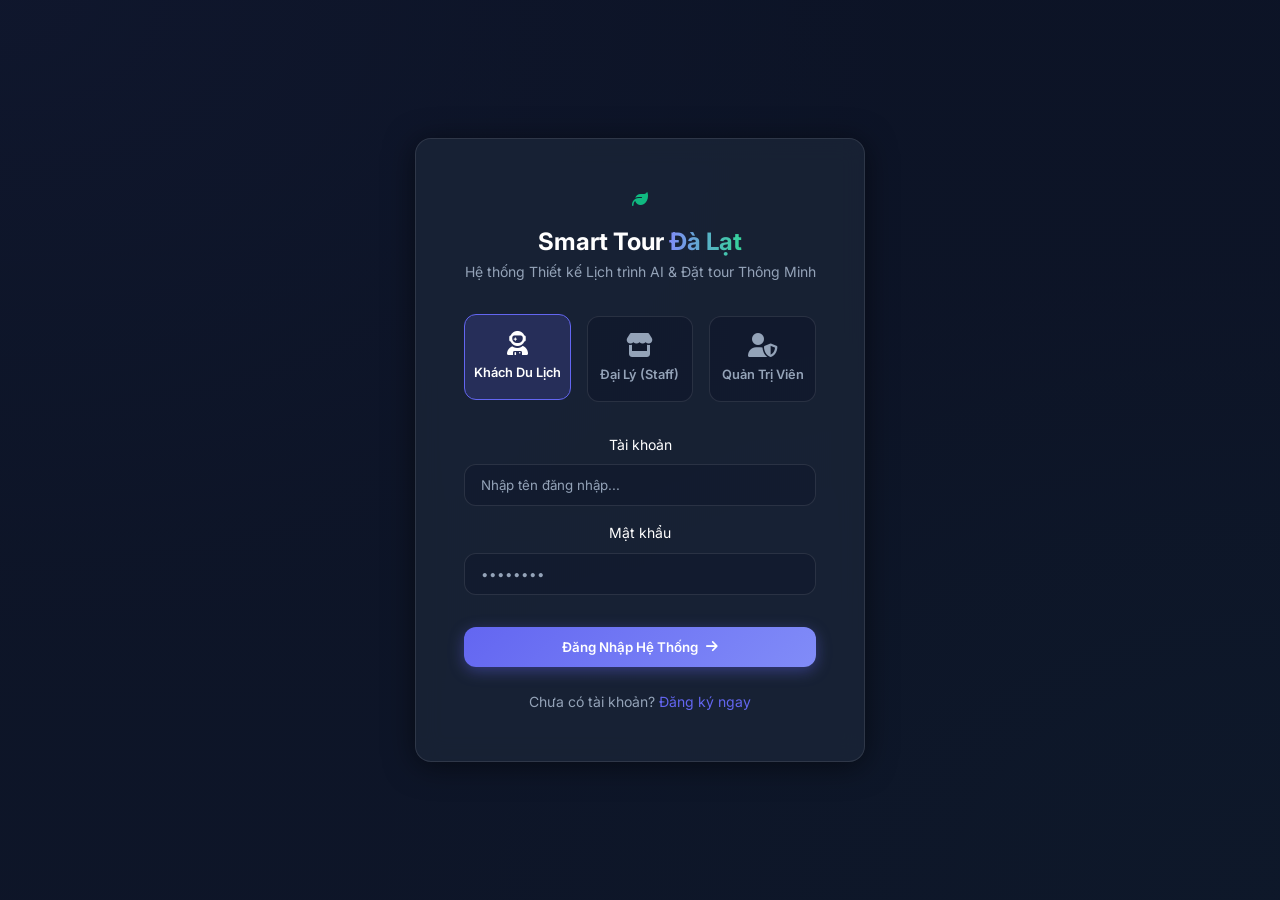
==== target/classes/static/index.html @ 88846079 "Tranquanghien" ====
<!DOCTYPE html>
<html lang="vi">
<head>
    <meta charset="UTF-8">
    <meta name="viewport" content="width=device-width, initial-scale=1.0">
    <title>Smart Tour Đà Lạt | Đăng Nhập</title>
    <link rel="stylesheet" href="css/style.css">
    <link rel="stylesheet" href="https://cdnjs.cloudflare.com/ajax/libs/font-awesome/6.4.0/css/all.min.css">
    <style>
        .login-wrapper {
            min-height: 100vh;
            display: flex;
            align-items: center;
            justify-content: center;
            background-image: 
                linear-gradient(rgba(15, 23, 42, 0.8), rgba(15, 23, 42, 0.9)),
                url('https://images.unsplash.com/photo-1559599525-47d0af8071e6?q=80&w=2070');
            background-size: cover;
            background-position: center;
        }

        .login-card {
            width: 100%;
            max-width: 450px;
            padding: 3rem;
            text-align: center;
        }

        .role-selector {
            display: grid;
            grid-template-columns: repeat(3, 1fr);
            gap: 1rem;
            margin: 2rem 0;
        }

        .role-btn {
            background: rgba(15, 23, 42, 0.6);
            border: 1px solid var(--glass-border);
            padding: 1rem 0.5rem;
            border-radius: var(--radius-md);
            color: var(--text-muted);
            cursor: pointer;
            transition: all 0.3s;
            display: flex;
            flex-direction: column;
            align-items: center;
            gap: 0.5rem;
        }

        .role-btn:hover, .role-btn.active {
            background: rgba(99, 102, 241, 0.2);
            border-color: var(--primary);
            color: white;
            transform: translateY(-2px);
        }

        .role-btn i { font-size: 1.5rem; }
        .role-btn span { font-size: 0.8rem; font-weight: 600; }
    </style>
</head>
<body>

    <div class="login-wrapper">
        <div class="glass-panel login-card animate-fade-in">
            <div style="margin-bottom: 2rem;">
                <i class="fas fa-leaf text-4xl mb-4" style="color: var(--secondary)"></i>
                <h1 class="text-2xl mb-2">Smart Tour <span class="text-gradient">Đà Lạt</span></h1>
                <p class="text-sm">Hệ thống Thiết kế Lịch trình AI & Đặt tour Thông Minh</p>
            </div>

            <div class="role-selector">
                <div class="role-btn active" onclick="selectRole('user', this)">
                    <i class="fas fa-user-astronaut"></i>
                    <span>Khách Du Lịch</span>
                </div>
                <div class="role-btn" onclick="selectRole('staff', this)">
                    <i class="fas fa-store"></i>
                    <span>Đại Lý (Staff)</span>
                </div>
                <div class="role-btn" onclick="selectRole('admin', this)">
                    <i class="fas fa-user-shield"></i>
                    <span>Quản Trị Viên</span>
                </div>
            </div>

            <div id="loginSection">
                <form id="loginForm" class="flex-col gap-4 text-left" onsubmit="handleLogin(event)">
                    <div class="flex-col gap-2">
                        <label class="text-sm text-white">Tài khoản</label>
                        <input type="text" id="logUsername" class="input-glass" placeholder="Nhập tên đăng nhập..." required>
                    </div>
                    <div class="flex-col gap-2">
                        <label class="text-sm text-white">Mật khẩu</label>
                        <input type="password" id="logPassword" class="input-glass" placeholder="••••••••" required>
                    </div>
                    <button type="submit" class="btn btn-primary" style="margin-top: 1rem; width: 100%;">
                        Đăng Nhập Hệ Thống <i class="fas fa-arrow-right ml-2"></i>
                    </button>
                </form>
                
                <p class="text-sm mt-6">
                    Chưa có tài khoản? <a href="#" onclick="toggleForm()" style="color: var(--primary); text-decoration: none;">Đăng ký ngay</a>
                </p>
            </div>

            <div id="registerSection" style="display: none;">
                <form id="registerForm" class="flex-col gap-4 text-left" onsubmit="handleRegister(event)">
                    <div class="flex-col gap-2">
                        <label class="text-sm text-white">Email</label>
                        <input type="email" id="regEmail" class="input-glass" placeholder="Nhập email liên hệ..." required>
                    </div>
                    <div class="flex-col gap-2">
                        <label class="text-sm text-white">Tài khoản</label>
                        <input type="text" id="regUsername" class="input-glass" placeholder="Nhập tên đăng nhập..." required>
                    </div>
                    <div class="flex-col gap-2">
                        <label class="text-sm text-white">Mật khẩu</label>
                        <input type="password" id="regPassword" class="input-glass" placeholder="••••••••" required>
                    </div>
                    <button type="submit" class="btn btn-secondary" style="margin-top: 1rem; width: 100%;">
                        Đăng Ký Tài Khoản Mới <i class="fas fa-user-plus ml-2"></i>
                    </button>
                </form>
                
                <p class="text-sm mt-6">
                    Đã có tài khoản? <a href="#" onclick="toggleForm()" style="color: var(--primary); text-decoration: none;">Đăng nhập</a>
                </p>
            </div>
        </div>
    </div>

    <script src="js/main.js"></script>
    <script>
        let currentRole = 'user';

        function selectRole(role, element) {
            currentRole = role;
            document.querySelectorAll('.role-btn').forEach(btn => btn.classList.remove('active'));
            element.classList.add('active');
        }

        function toggleForm() {
            const login = document.getElementById('loginSection');
            const register = document.getElementById('registerSection');
            if (login.style.display === 'none') {
                login.style.display = 'block';
                register.style.display = 'none';
            } else {
                login.style.display = 'none';
                register.style.display = 'block';
            }
        }

        async function handleLogin(e) {
            e.preventDefault();
            const btn = e.target.querySelector('button');
            const originBtn = btn.innerHTML;
            btn.innerHTML = '<i class="fas fa-spinner fa-spin"></i> Đang xác thực...';
            btn.style.opacity = '0.8';
            
            const username = document.getElementById('logUsername').value;
            const password = document.getElementById('logPassword').value;

            try {
                const response = await fetch('/api/auth/login', {
                    method: 'POST',
                    headers: { 'Content-Type': 'application/x-www-form-urlencoded' },
                    body: `username=${username}&password=${password}`
                });
                const data = await response.json();
                
                if (response.ok && data.status === 'success') {
                    if (data.role.toLowerCase() !== currentRole && currentRole !== 'admin') {
                        // Optional warning if they selected wrong role tab
                    }
                    window.location.href = data.redirect;
                } else {
                    alert('Lỗi: ' + (data.message || 'Tài khoản hoặc mật khẩu không hợp lệ!'));
                    btn.innerHTML = originBtn;
                    btn.style.opacity = '1';
                }
            } catch(error) {
                // Khởi chạy chế độ UI ảo nếu Error Network (Chưa bật Backend Spring)
                setTimeout(() => {
                    window.location.href = currentRole + '.html';
                }, 800);
            }
        }

        async function handleRegister(e) {
            e.preventDefault();
            if (currentRole === 'admin') {
                alert("Không thể tự đăng ký quyền Admin!");
                return;
            }

            const btn = e.target.querySelector('button');
            const originBtn = btn.innerHTML;
            btn.innerHTML = '<i class="fas fa-spinner fa-spin"></i> Đang đăng ký...';
            btn.style.opacity = '0.8';
            
            const username = document.getElementById('regUsername').value;
            const password = document.getElementById('regPassword').value;
            const email = document.getElementById('regEmail').value;
            const roleName = currentRole.toUpperCase(); // USER hoặc STAFF

            try {
                const response = await fetch('/api/auth/register', {
                    method: 'POST',
                    headers: { 'Content-Type': 'application/x-www-form-urlencoded' },
                    body: `username=${username}&password=${password}&email=${email}&role=${roleName}`
                });
                
                if (response.ok) {
                    alert("Đăng ký thành công! Vui lòng tiến hành đăng nhập.");
                    toggleForm();
                } else {
                    const err = await response.text();
                    alert("Đăng ký thất bại: " + err);
                }
            } catch(error) {
                alert("Không kết nối được đến máy chủ Backend!");
            } finally {
                btn.innerHTML = originBtn;
                btn.style.opacity = '1';
            }
        }
    </script>
</body>
</html>
---- target/classes/static/css/style.css ----
@import url('https://fonts.googleapis.com/css2?family=Inter:wght@300;400;500;600;700;800&display=swap');

:root {
    --primary: #6366f1;
    --primary-hover: #4f46e5;
    --secondary: #10b981;
    --accent: #f43f5e;
    --bg-dark: #0f172a;
    --bg-darker: #020617;
    --glass-bg: rgba(30, 41, 59, 0.65);
    --glass-border: rgba(255, 255, 255, 0.1);
    --text-main: #f8fafc;
    --text-muted: #94a3b8;
    --shadow-glass: 0 4px 30px rgba(0, 0, 0, 0.5);
    --radius-lg: 16px;
    --radius-md: 12px;
}

* {
    margin: 0;
    padding: 0;
    box-sizing: border-box;
    font-family: 'Inter', sans-serif;
}

body {
    background-color: var(--bg-darker);
    background-image: 
        radial-gradient(at 0% 0%, rgba(99, 102, 241, 0.15) 0px, transparent 50%),
        radial-gradient(at 100% 100%, rgba(16, 185, 129, 0.15) 0px, transparent 50%);
    background-attachment: fixed;
    color: var(--text-main);
    min-height: 100vh;
    line-height: 1.6;
    overflow-x: hidden;
}

/* Glassmorphism Panel */
.glass-panel {
    background: var(--glass-bg);
    backdrop-filter: blur(12px);
    -webkit-backdrop-filter: blur(12px);
    border: 1px solid var(--glass-border);
    border-radius: var(--radius-lg);
    box-shadow: var(--shadow-glass);
}

/* Layout Utilities */
.container {
    max-width: 1280px;
    margin: 0 auto;
    padding: 0 2rem;
}

.flex { display: flex; }
.flex-col { display: flex; flex-direction: column; }
.items-center { align-items: center; }
.justify-center { justify-content: center; }
.justify-between { justify-content: space-between; }
.gap-2 { gap: 0.5rem; }
.gap-4 { gap: 1rem; }
.gap-6 { gap: 1.5rem; }
.grid { display: grid; }
.grid-cols-2 { grid-template-columns: repeat(2, 1fr); }
.grid-cols-3 { grid-template-columns: repeat(3, 1fr); }

/* Typography */
h1, h2, h3, h4 { color: #fff; font-weight: 700; }
.text-gradient {
    background: linear-gradient(to right, #818cf8, #34d399);
    -webkit-background-clip: text;
    -webkit-text-fill-color: transparent;
}
.text-sm { font-size: 0.875rem; color: var(--text-muted); }

/* Buttons & Inputs */
.btn {
    padding: 0.75rem 1.5rem;
    border-radius: var(--radius-md);
    border: none;
    font-weight: 600;
    cursor: pointer;
    transition: all 0.3s cubic-bezier(0.4, 0, 0.2, 1);
    display: inline-flex;
    align-items: center;
    justify-content: center;
    gap: 0.5rem;
}

.btn-primary {
    background: linear-gradient(135deg, var(--primary), #818cf8);
    color: white;
    box-shadow: 0 4px 15px rgba(99, 102, 241, 0.4);
}
.btn-primary:hover {
    transform: translateY(-2px);
    box-shadow: 0 6px 20px rgba(99, 102, 241, 0.6);
}

.btn-success {
    background: linear-gradient(135deg, var(--secondary), #34d399);
    color: white;
    box-shadow: 0 4px 15px rgba(16, 185, 129, 0.3);
}
.btn-success:hover {
    transform: translateY(-2px);
}

.btn-danger {
    background: linear-gradient(135deg, var(--accent), #fb7185);
    color: white;
    box-shadow: 0 4px 15px rgba(244, 63, 94, 0.3);
}

.input-glass {
    width: 100%;
    padding: 0.75rem 1rem;
    background: rgba(15, 23, 42, 0.5);
    border: 1px solid var(--glass-border);
    border-radius: var(--radius-md);
    color: white;
    outline: none;
    transition: border-color 0.3s ease;
}
.input-glass:focus {
    border-color: var(--primary);
    background: rgba(15, 23, 42, 0.8);
}
.input-glass::placeholder { color: var(--text-muted); }

/* Custom Scrollbar */
::-webkit-scrollbar { width: 8px; }
::-webkit-scrollbar-track { background: var(--bg-dark); }
::-webkit-scrollbar-thumb { background: var(--primary); border-radius: 4px; }
::-webkit-scrollbar-thumb:hover { background: var(--primary-hover); }

/* Animations */
@keyframes fadeIn {
    from { opacity: 0; transform: translateY(10px); }
    to { opacity: 1; transform: translateY(0); }
}

.animate-fade-in {
    animation: fadeIn 0.6s cubic-bezier(0.16, 1, 0.3, 1) forwards;
}

/* Sidebar & Dashboard Layout */
.dashboard-layout {
    display: grid;
    grid-template-columns: 260px 1fr;
    min-height: 100vh;
}

.sidebar {
    background: rgba(15, 23, 42, 0.7);
    backdrop-filter: blur(20px);
    border-right: 1px solid var(--glass-border);
    padding: 2rem 1.5rem;
    display: flex;
    flex-direction: column;
    gap: 2rem;
}

.nav-link {
    display: flex;
    align-items: center;
    gap: 1rem;
    padding: 0.875rem 1rem;
    color: var(--text-muted);
    text-decoration: none;
    border-radius: var(--radius-md);
    transition: all 0.3s;
    font-weight: 500;
}
.nav-link:hover, .nav-link.active {
    background: rgba(99, 102, 241, 0.15);
    color: white;
}
.nav-link i { font-size: 1.25rem; }

.main-content {
    padding: 2rem 3rem;
    overflow-y: auto;
}

.header-top {
    display: flex;
    justify-content: space-between;
    align-items: center;
    margin-bottom: 2rem;
    padding-bottom: 1rem;
    border-bottom: 1px solid var(--glass-border);
}

/* Card Data Stats */
.stat-card {
    padding: 1.5rem;
    display: flex;
    flex-direction: column;
    gap: 0.5rem;
    position: relative;
    overflow: hidden;
}
.stat-card::before {
    content: '';
    position: absolute;
    top: 0; left: 0; width: 4px; height: 100%;
    background: var(--primary);
}
.stat-card.emerald::before { background: var(--secondary); }
.stat-card.rose::before { background: var(--accent); }

.stat-value { font-size: 2rem; font-weight: 800; }
.stat-label { color: var(--text-muted); font-size: 0.875rem; text-transform: uppercase; letter-spacing: 1px;}

/* ── Sidebar Brand ─────────────────────────────────── */
.sidebar-brand {
    display: flex;
    align-items: center;
    gap: 1rem;
    padding-bottom: 1.75rem;
    border-bottom: 1px solid var(--glass-border);
}

/* ── Button Variants ───────────────────────────────── */
.btn-secondary {
    background: rgba(255, 255, 255, 0.1);
    border: 1px solid var(--glass-border);
    color: #fff;
}
.btn-secondary:hover {
    background: rgba(255, 255, 255, 0.18);
    transform: translateY(-1px);
}

/* ── Text color helpers ─────────────────────────────── */
.text-muted   { color: var(--text-muted); }
.text-primary { color: var(--primary); }
.text-secondary { color: var(--secondary); }
.text-accent  { color: var(--accent); }
.text-white   { color: #fff; }
.text-2xl     { font-size: 1.5rem; font-weight: 700; }
.text-xl      { font-size: 1.25rem; font-weight: 600; }
.font-bold    { font-weight: 700; }

/* ── Spacing ────────────────────────────────────────── */
.mb-4 { margin-bottom: 1rem; }
.mb-6 { margin-bottom: 1.5rem; }
.p-6  { padding: 1.5rem; }
.mt-6 { margin-top: 1.5rem; }

/* ── Tab content default hidden ─────────────────────── */
.tab-content { display: none; }
.tab-content:first-of-type { display: block; }

/* ── Responsive tweaks ──────────────────────────────── */
@media (max-width: 900px) {
    .dashboard-layout { grid-template-columns: 1fr; }
    .sidebar { display: none; }
    .main-content { padding: 1rem; }
}
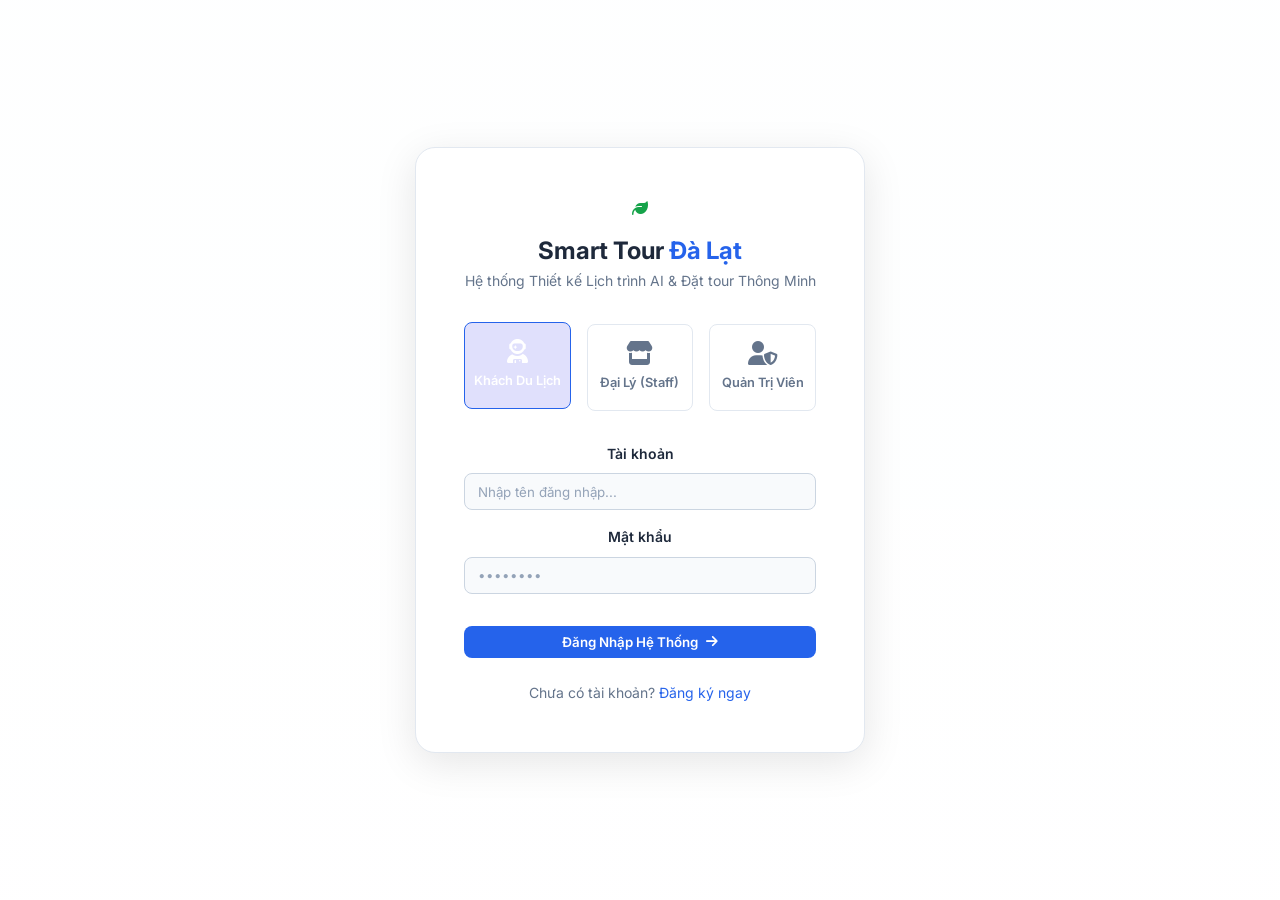
==== commit dcc16759: "NguyenHoangAnh: Upload code to branch" ====
--- a/target/classes/static/index.html
+++ b/target/classes/static/index.html
@@ -13,7 +13,7 @@
             align-items: center;
             justify-content: center;
             background-image: 
-                linear-gradient(rgba(15, 23, 42, 0.8), rgba(15, 23, 42, 0.9)),
+                linear-gradient(rgba(255, 255, 255, 0.9), rgba(255, 255, 255, 0.95)),
                 url('https://images.unsplash.com/photo-1559599525-47d0af8071e6?q=80&w=2070');
             background-size: cover;
             background-position: center;
@@ -34,11 +34,11 @@
         }
 
         .role-btn {
-            background: rgba(15, 23, 42, 0.6);
-            border: 1px solid var(--glass-border);
+            background: #ffffff;
+            border: 1px solid #e2e8f0;
             padding: 1rem 0.5rem;
             border-radius: var(--radius-md);
-            color: var(--text-muted);
+            color: #64748b;
             cursor: pointer;
             transition: all 0.3s;
             display: flex;
@@ -61,7 +61,7 @@
 <body>
 
     <div class="login-wrapper">
-        <div class="glass-panel login-card animate-fade-in">
+        <div class="login-card animate-fade-in" style="background:#ffffff;border-radius:20px;box-shadow:0 10px 40px rgba(0,0,0,0.1);border:1px solid #e2e8f0;">
             <div style="margin-bottom: 2rem;">
                 <i class="fas fa-leaf text-4xl mb-4" style="color: var(--secondary)"></i>
                 <h1 class="text-2xl mb-2">Smart Tour <span class="text-gradient">Đà Lạt</span></h1>
@@ -86,12 +86,12 @@
             <div id="loginSection">
                 <form id="loginForm" class="flex-col gap-4 text-left" onsubmit="handleLogin(event)">
                     <div class="flex-col gap-2">
-                        <label class="text-sm text-white">Tài khoản</label>
-                        <input type="text" id="logUsername" class="input-glass" placeholder="Nhập tên đăng nhập..." required>
+                        <label class="text-sm" style="color:var(--text-main); font-weight:600">Tài khoản</label>
+                        <input type="text" id="logUsername" class="input-glass" style="color:#1e293b;background:#f8fafc;border:1px solid #cbd5e1" placeholder="Nhập tên đăng nhập..." required>
                     </div>
                     <div class="flex-col gap-2">
-                        <label class="text-sm text-white">Mật khẩu</label>
-                        <input type="password" id="logPassword" class="input-glass" placeholder="••••••••" required>
+                        <label class="text-sm" style="color:var(--text-main); font-weight:600">Mật khẩu</label>
+                        <input type="password" id="logPassword" class="input-glass" style="color:#1e293b;background:#f8fafc;border:1px solid #cbd5e1" placeholder="••••••••" required>
                     </div>
                     <button type="submit" class="btn btn-primary" style="margin-top: 1rem; width: 100%;">
                         Đăng Nhập Hệ Thống <i class="fas fa-arrow-right ml-2"></i>
@@ -99,31 +99,7 @@
                 </form>
                 
                 <p class="text-sm mt-6">
-                    Chưa có tài khoản? <a href="#" onclick="toggleForm()" style="color: var(--primary); text-decoration: none;">Đăng ký ngay</a>
-                </p>
-            </div>
-
-            <div id="registerSection" style="display: none;">
-                <form id="registerForm" class="flex-col gap-4 text-left" onsubmit="handleRegister(event)">
-                    <div class="flex-col gap-2">
-                        <label class="text-sm text-white">Email</label>
-                        <input type="email" id="regEmail" class="input-glass" placeholder="Nhập email liên hệ..." required>
-                    </div>
-                    <div class="flex-col gap-2">
-                        <label class="text-sm text-white">Tài khoản</label>
-                        <input type="text" id="regUsername" class="input-glass" placeholder="Nhập tên đăng nhập..." required>
-                    </div>
-                    <div class="flex-col gap-2">
-                        <label class="text-sm text-white">Mật khẩu</label>
-                        <input type="password" id="regPassword" class="input-glass" placeholder="••••••••" required>
-                    </div>
-                    <button type="submit" class="btn btn-secondary" style="margin-top: 1rem; width: 100%;">
-                        Đăng Ký Tài Khoản Mới <i class="fas fa-user-plus ml-2"></i>
-                    </button>
-                </form>
-                
-                <p class="text-sm mt-6">
-                    Đã có tài khoản? <a href="#" onclick="toggleForm()" style="color: var(--primary); text-decoration: none;">Đăng nhập</a>
+                    Chưa có tài khoản? <a href="register.html" style="color: var(--primary); text-decoration: none;">Đăng ký ngay</a>
                 </p>
             </div>
         </div>
@@ -137,18 +113,6 @@
             currentRole = role;
             document.querySelectorAll('.role-btn').forEach(btn => btn.classList.remove('active'));
             element.classList.add('active');
-        }
-
-        function toggleForm() {
-            const login = document.getElementById('loginSection');
-            const register = document.getElementById('registerSection');
-            if (login.style.display === 'none') {
-                login.style.display = 'block';
-                register.style.display = 'none';
-            } else {
-                login.style.display = 'none';
-                register.style.display = 'block';
-            }
         }
 
         async function handleLogin(e) {
@@ -165,62 +129,19 @@
                 const response = await fetch('/api/auth/login', {
                     method: 'POST',
                     headers: { 'Content-Type': 'application/x-www-form-urlencoded' },
-                    body: `username=${username}&password=${password}`
+                    body: `username=${encodeURIComponent(username)}&password=${encodeURIComponent(password)}`
                 });
                 const data = await response.json();
                 
                 if (response.ok && data.status === 'success') {
-                    if (data.role.toLowerCase() !== currentRole && currentRole !== 'admin') {
-                        // Optional warning if they selected wrong role tab
-                    }
                     window.location.href = data.redirect;
                 } else {
-                    alert('Lỗi: ' + (data.message || 'Tài khoản hoặc mật khẩu không hợp lệ!'));
+                    alert(data.message || 'Tài khoản hoặc mật khẩu không hợp lệ!');
                     btn.innerHTML = originBtn;
                     btn.style.opacity = '1';
                 }
             } catch(error) {
-                // Khởi chạy chế độ UI ảo nếu Error Network (Chưa bật Backend Spring)
-                setTimeout(() => {
-                    window.location.href = currentRole + '.html';
-                }, 800);
-            }
-        }
-
-        async function handleRegister(e) {
-            e.preventDefault();
-            if (currentRole === 'admin') {
-                alert("Không thể tự đăng ký quyền Admin!");
-                return;
-            }
-
-            const btn = e.target.querySelector('button');
-            const originBtn = btn.innerHTML;
-            btn.innerHTML = '<i class="fas fa-spinner fa-spin"></i> Đang đăng ký...';
-            btn.style.opacity = '0.8';
-            
-            const username = document.getElementById('regUsername').value;
-            const password = document.getElementById('regPassword').value;
-            const email = document.getElementById('regEmail').value;
-            const roleName = currentRole.toUpperCase(); // USER hoặc STAFF
-
-            try {
-                const response = await fetch('/api/auth/register', {
-                    method: 'POST',
-                    headers: { 'Content-Type': 'application/x-www-form-urlencoded' },
-                    body: `username=${username}&password=${password}&email=${email}&role=${roleName}`
-                });
-                
-                if (response.ok) {
-                    alert("Đăng ký thành công! Vui lòng tiến hành đăng nhập.");
-                    toggleForm();
-                } else {
-                    const err = await response.text();
-                    alert("Đăng ký thất bại: " + err);
-                }
-            } catch(error) {
-                alert("Không kết nối được đến máy chủ Backend!");
-            } finally {
+                alert('Không thể kết nối đến máy chủ Backend!');
                 btn.innerHTML = originBtn;
                 btn.style.opacity = '1';
             }
--- a/target/classes/static/css/style.css
+++ b/target/classes/static/css/style.css
@@ -1,19 +1,19 @@
 @import url('https://fonts.googleapis.com/css2?family=Inter:wght@300;400;500;600;700;800&display=swap');
 
 :root {
-    --primary: #6366f1;
-    --primary-hover: #4f46e5;
-    --secondary: #10b981;
-    --accent: #f43f5e;
-    --bg-dark: #0f172a;
-    --bg-darker: #020617;
-    --glass-bg: rgba(30, 41, 59, 0.65);
-    --glass-border: rgba(255, 255, 255, 0.1);
-    --text-main: #f8fafc;
-    --text-muted: #94a3b8;
-    --shadow-glass: 0 4px 30px rgba(0, 0, 0, 0.5);
-    --radius-lg: 16px;
-    --radius-md: 12px;
+    --primary: #2563eb;
+    --primary-hover: #1d4ed8;
+    --secondary: #16a34a;
+    --accent: #dc2626;
+    --bg-dark: #ffffff;
+    --bg-darker: #f8fafc;
+    --glass-bg: #ffffff;
+    --glass-border: #e2e8f0;
+    --text-main: #1e293b;
+    --text-muted: #64748b;
+    --shadow-glass: 0 1px 3px rgba(0,0,0,0.1), 0 1px 2px rgba(0,0,0,0.06);
+    --radius-lg: 12px;
+    --radius-md: 8px;
 }
 
 * {
@@ -25,21 +25,15 @@
 
 body {
     background-color: var(--bg-darker);
-    background-image: 
-        radial-gradient(at 0% 0%, rgba(99, 102, 241, 0.15) 0px, transparent 50%),
-        radial-gradient(at 100% 100%, rgba(16, 185, 129, 0.15) 0px, transparent 50%);
-    background-attachment: fixed;
     color: var(--text-main);
     min-height: 100vh;
     line-height: 1.6;
     overflow-x: hidden;
 }
 
-/* Glassmorphism Panel */
+/* Panel */
 .glass-panel {
     background: var(--glass-bg);
-    backdrop-filter: blur(12px);
-    -webkit-backdrop-filter: blur(12px);
     border: 1px solid var(--glass-border);
     border-radius: var(--radius-lg);
     box-shadow: var(--shadow-glass);
@@ -65,22 +59,21 @@
 .grid-cols-3 { grid-template-columns: repeat(3, 1fr); }
 
 /* Typography */
-h1, h2, h3, h4 { color: #fff; font-weight: 700; }
+h1, h2, h3, h4 { color: var(--text-main); font-weight: 700; }
 .text-gradient {
-    background: linear-gradient(to right, #818cf8, #34d399);
-    -webkit-background-clip: text;
-    -webkit-text-fill-color: transparent;
+    color: var(--primary);
+    font-weight: bold;
 }
 .text-sm { font-size: 0.875rem; color: var(--text-muted); }
 
 /* Buttons & Inputs */
 .btn {
-    padding: 0.75rem 1.5rem;
+    padding: 0.5rem 1rem;
     border-radius: var(--radius-md);
     border: none;
     font-weight: 600;
     cursor: pointer;
-    transition: all 0.3s cubic-bezier(0.4, 0, 0.2, 1);
+    transition: all 0.2s ease;
     display: inline-flex;
     align-items: center;
     justify-content: center;
@@ -88,51 +81,50 @@
 }
 
 .btn-primary {
-    background: linear-gradient(135deg, var(--primary), #818cf8);
+    background: var(--primary);
     color: white;
-    box-shadow: 0 4px 15px rgba(99, 102, 241, 0.4);
 }
 .btn-primary:hover {
-    transform: translateY(-2px);
-    box-shadow: 0 6px 20px rgba(99, 102, 241, 0.6);
+    background: var(--primary-hover);
 }
 
 .btn-success {
-    background: linear-gradient(135deg, var(--secondary), #34d399);
+    background: var(--secondary);
     color: white;
-    box-shadow: 0 4px 15px rgba(16, 185, 129, 0.3);
 }
 .btn-success:hover {
-    transform: translateY(-2px);
+    background: #15803d;
 }
 
 .btn-danger {
-    background: linear-gradient(135deg, var(--accent), #fb7185);
+    background: var(--accent);
     color: white;
-    box-shadow: 0 4px 15px rgba(244, 63, 94, 0.3);
+}
+.btn-danger:hover {
+    background: #be123c;
 }
 
 .input-glass {
     width: 100%;
-    padding: 0.75rem 1rem;
-    background: rgba(15, 23, 42, 0.5);
-    border: 1px solid var(--glass-border);
+    padding: 0.6rem 0.8rem;
+    background: #ffffff;
+    border: 1px solid #cbd5e1;
     border-radius: var(--radius-md);
-    color: white;
+    color: var(--text-main);
     outline: none;
-    transition: border-color 0.3s ease;
+    transition: border-color 0.2s ease;
 }
 .input-glass:focus {
     border-color: var(--primary);
-    background: rgba(15, 23, 42, 0.8);
-}
-.input-glass::placeholder { color: var(--text-muted); }
+    box-shadow: 0 0 0 3px rgba(37,99,235,0.1);
+}
+.input-glass::placeholder { color: #94a3b8; }
 
 /* Custom Scrollbar */
-::-webkit-scrollbar { width: 8px; }
-::-webkit-scrollbar-track { background: var(--bg-dark); }
-::-webkit-scrollbar-thumb { background: var(--primary); border-radius: 4px; }
-::-webkit-scrollbar-thumb:hover { background: var(--primary-hover); }
+::-webkit-scrollbar { width: 6px; }
+::-webkit-scrollbar-track { background: #f1f5f9; }
+::-webkit-scrollbar-thumb { background: #cbd5e1; border-radius: 4px; }
+::-webkit-scrollbar-thumb:hover { background: #94a3b8; }
 
 /* Animations */
 @keyframes fadeIn {
@@ -152,8 +144,7 @@
 }
 
 .sidebar {
-    background: rgba(15, 23, 42, 0.7);
-    backdrop-filter: blur(20px);
+    background: #ffffff;
     border-right: 1px solid var(--glass-border);
     padding: 2rem 1.5rem;
     display: flex;
@@ -165,18 +156,18 @@
     display: flex;
     align-items: center;
     gap: 1rem;
-    padding: 0.875rem 1rem;
+    padding: 0.75rem 1rem;
     color: var(--text-muted);
     text-decoration: none;
     border-radius: var(--radius-md);
-    transition: all 0.3s;
+    transition: all 0.2s;
     font-weight: 500;
 }
 .nav-link:hover, .nav-link.active {
-    background: rgba(99, 102, 241, 0.15);
-    color: white;
-}
-.nav-link i { font-size: 1.25rem; }
+    background: #f1f5f9;
+    color: var(--primary);
+}
+.nav-link i { font-size: 1.1rem; }
 
 .main-content {
     padding: 2rem 3rem;
@@ -224,13 +215,13 @@
 
 /* ── Button Variants ───────────────────────────────── */
 .btn-secondary {
-    background: rgba(255, 255, 255, 0.1);
-    border: 1px solid var(--glass-border);
-    color: #fff;
+    background: #f8fafc;
+    border: 1px solid #cbd5e1;
+    color: #475569;
 }
 .btn-secondary:hover {
-    background: rgba(255, 255, 255, 0.18);
-    transform: translateY(-1px);
+    background: #f1f5f9;
+    border-color: #94a3b8;
 }
 
 /* ── Text color helpers ─────────────────────────────── */
@@ -238,7 +229,7 @@
 .text-primary { color: var(--primary); }
 .text-secondary { color: var(--secondary); }
 .text-accent  { color: var(--accent); }
-.text-white   { color: #fff; }
+.text-white   { color: var(--text-main); } /* Overridden to dark for readability */
 .text-2xl     { font-size: 1.5rem; font-weight: 700; }
 .text-xl      { font-size: 1.25rem; font-weight: 600; }
 .font-bold    { font-weight: 700; }
@@ -260,3 +251,229 @@
     .main-content { padding: 1rem; }
 }
 
+/* Top Navbar Layout for User (VietnamTravelGroup Style) */
+.top-navbar-layout {
+    display: flex;
+    flex-direction: column;
+    min-height: 100vh;
+    background: #f8fafc;
+}
+
+.top-navbar {
+    background: #ffffff;
+    border-bottom: 2px solid #e2e8f0;
+    padding: 0 4rem;
+    display: flex;
+    align-items: center;
+    justify-content: space-between;
+    height: 80px;
+    position: sticky;
+    top: 0;
+    z-index: 1000;
+    box-shadow: 0 4px 15px rgba(0,0,0,0.05);
+}
+
+.top-navbar-brand {
+    display: flex;
+    align-items: center;
+    gap: 10px;
+}
+
+.top-nav-links {
+    display: flex;
+    align-items: center;
+    gap: 1.5rem;
+}
+
+.top-nav-links .nav-link {
+    padding: 0.5rem 1rem;
+    color: #1e293b;
+    text-decoration: none;
+    font-weight: 700;
+    transition: all 0.2s;
+    display: flex;
+    align-items: center;
+    gap: 0.5rem;
+    text-transform: uppercase;
+    font-size: 0.85rem;
+}
+
+.top-nav-links .nav-link:hover, .top-nav-links .nav-link.active {
+    color: #ef4444; /* VietnamTravelGroup Red */
+}
+
+/* User Dropdown */
+.user-dropdown {
+    position: relative;
+    cursor: pointer;
+    display: flex;
+    align-items: center;
+    gap: 0.5rem;
+    padding: 0.5rem 1rem;
+    border-radius: 30px;
+    background: #f8fafc;
+    font-weight: 700;
+    color: #1e293b;
+    border: 1px solid #cbd5e1;
+    font-size: 0.85rem;
+}
+
+.user-dropdown:hover {
+    background: #f1f5f9;
+}
+
+.user-dropdown-menu {
+    position: absolute;
+    top: 100%;
+    right: 0;
+    margin-top: 0.5rem;
+    background: #ffffff;
+    border: 1px solid #e2e8f0;
+    border-radius: 12px;
+    box-shadow: 0 10px 25px rgba(0,0,0,0.1);
+    min-width: 220px;
+    display: none;
+    flex-direction: column;
+    overflow: hidden;
+    z-index: 2000;
+}
+
+.user-dropdown-menu.show {
+    display: flex;
+}
+
+.user-dropdown-menu .nav-link {
+    padding: 0.8rem 1.2rem;
+    border-radius: 0;
+    border-bottom: 1px solid #f1f5f9;
+    color: #475569;
+    justify-content: flex-start;
+    text-transform: none;
+    font-weight: 500;
+    font-size: 0.9rem;
+}
+.user-dropdown-menu .nav-link:hover {
+    background: #f8fafc;
+    color: #ef4444;
+}
+.user-dropdown-menu .nav-link:last-child {
+    border-bottom: none;
+}
+
+.main-content-top {
+    flex: 1;
+    padding: 0; /* Changed to 0 to allow full width banner */
+    width: 100%;
+}
+
+.content-container {
+    max-width: 1280px;
+    margin: 0 auto;
+    padding: 2rem;
+}
+
+.hero-banner {
+    width: 100%;
+    height: 400px;
+    background: url('https://images.unsplash.com/photo-1559592471-f9b23b4991c4?q=80&w=2000&auto=format&fit=crop') center center/cover no-repeat;
+    position: relative;
+    display: flex;
+    align-items: center;
+    justify-content: center;
+}
+.hero-banner::before {
+    content: '';
+    position: absolute;
+    top: 0; left: 0; width: 100%; height: 100%;
+    background: rgba(0,0,0,0.3);
+}
+.hero-banner-content {
+    position: relative;
+    z-index: 10;
+    text-align: center;
+    color: #fff;
+}
+.hero-banner h1 {
+    font-size: 3rem;
+    font-weight: 800;
+    text-shadow: 0 2px 10px rgba(0,0,0,0.5);
+    margin-bottom: 1rem;
+}
+.hero-banner p {
+    font-size: 1.2rem;
+    font-weight: 500;
+    text-shadow: 0 1px 5px rgba(0,0,0,0.5);
+}
+
+.search-bar-container {
+    background: rgba(255, 255, 255, 0.95);
+    padding: 1.2rem;
+    border-radius: 8px;
+    box-shadow: 0 10px 30px rgba(0,0,0,0.3);
+    display: flex;
+    gap: 0.8rem;
+    margin-top: 2rem;
+    position: relative;
+    z-index: 20;
+    width: 100%;
+}
+.search-input {
+    flex: 2;
+    padding: 0.8rem 1rem;
+    border: 1px solid #cbd5e1;
+    border-radius: 6px;
+    font-size: 0.95rem;
+    outline: none;
+    color: #1e293b;
+}
+.search-select {
+    flex: 1;
+    padding: 0.8rem 1rem;
+    border: 1px solid #cbd5e1;
+    border-radius: 6px;
+    font-size: 0.95rem;
+    outline: none;
+    background: #fff;
+    color: #1e293b;
+    cursor: pointer;
+}
+.search-btn {
+    padding: 0.8rem 2rem;
+    background: #ef4444;
+    color: white;
+    font-weight: 700;
+    border: none;
+    border-radius: 6px;
+    cursor: pointer;
+    font-size: 0.95rem;
+    text-transform: uppercase;
+    transition: background 0.2s;
+}
+.search-btn:hover {
+    background: #dc2626;
+}
+
+/* ── Shared Data Table Styles (User & Staff) ────────── */
+.table-wrap { overflow-x: auto; margin-top: 1rem; background: #fff; border-radius: 12px; border: 1px solid #e2e8f0; }
+.data-table { width: 100%; border-collapse: collapse; background: #fff; }
+.data-table thead tr { border-bottom: 2px solid rgba(99,102,241,0.2); background: #f8fafc; }
+.data-table thead th { padding: 0.85rem 1rem; text-align: left; font-size: 0.72rem; text-transform: uppercase; letter-spacing: 1px; color: #64748b; font-weight: 700; }
+.data-table tbody tr { border-bottom: 1px solid #f1f5f9; transition: background 0.2s; }
+.data-table tbody tr:hover { background: #f8fafc; }
+.data-table td { padding: 1rem; font-size: 0.875rem; vertical-align: middle; color: #334155; }
+.empty-cell { text-align: center; color: #94a3b8; padding: 3rem; font-size: 0.9rem; }
+
+/* ── Badges & Tags ── */
+.badge-approved { background: rgba(16,185,129,0.1); color: #10b981; border: 1px solid rgba(16,185,129,0.2); padding: 0.35rem 0.8rem; border-radius: 999px; font-size: 0.7rem; font-weight: 700; display: inline-flex; align-items: center; gap: 0.35rem; }
+.badge-pending { background: rgba(245,158,11,0.1); color: #f59e0b; border: 1px solid rgba(245,158,11,0.2); padding: 0.35rem 0.8rem; border-radius: 999px; font-size: 0.7rem; font-weight: 700; display: inline-flex; align-items: center; gap: 0.35rem; }
+.type-tag { background: rgba(129,140,248,0.1); color: #6366f1; padding: 0.25rem 0.6rem; border-radius: 6px; font-size: 0.7rem; font-weight: 700; }
+.price-cell { font-weight: 700; color: #10b981; font-size: 0.95rem; }
+.order-id { font-family: 'JetBrains Mono', monospace; color: #6366f1; font-weight: 700; }
+
+.btn-xs { padding: 0.35rem 0.75rem; font-size: 0.72rem; border-radius: 8px; font-weight: 600; cursor: pointer; transition: all 0.2s; }
+.btn-primary.btn-xs { background: #6366f1; color: #fff; border: none; }
+.btn-primary.btn-xs:hover { background: #4f46e5; box-shadow: 0 4px 12px rgba(99,102,241,0.3); }
+.btn-success.btn-xs { background: #10b981; color: #fff; border: none; }
+.btn-success.btn-xs:hover { background: #059669; box-shadow: 0 4px 12px rgba(16,185,129,0.3); }
+.btn-danger.btn-xs { background: #f43f5e; color: #fff; border: none; }
+.btn-danger.btn-xs:hover { background: #e11d48; box-shadow: 0 4px 12px rgba(244,63,94,0.3); }
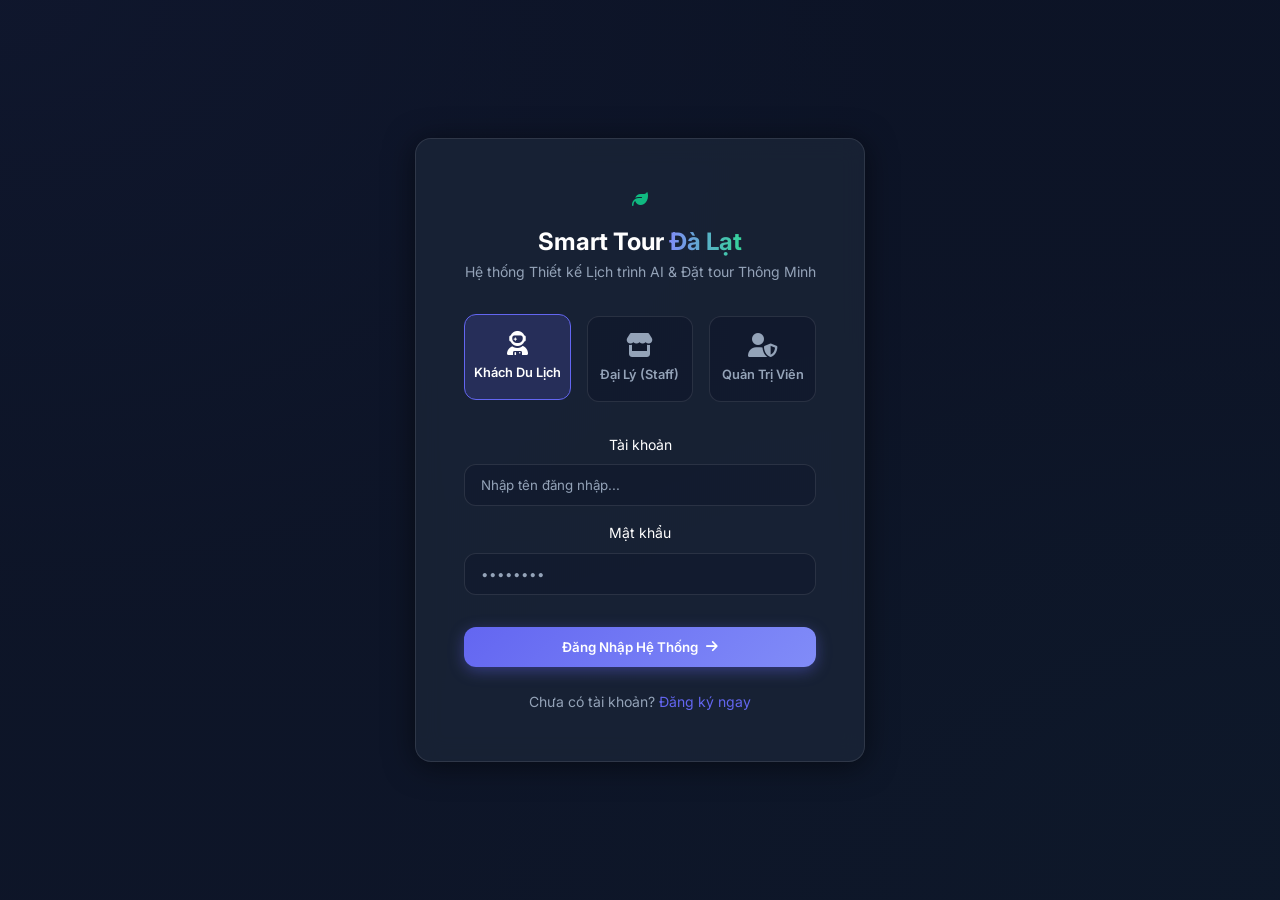
==== commit e77f1162: "Merge remote-tracking branch 'origin/develop' into LeTranKimHung" ====
--- a/target/classes/static/index.html
+++ b/target/classes/static/index.html
@@ -13,7 +13,7 @@
             align-items: center;
             justify-content: center;
             background-image: 
-                linear-gradient(rgba(255, 255, 255, 0.9), rgba(255, 255, 255, 0.95)),
+                linear-gradient(rgba(15, 23, 42, 0.8), rgba(15, 23, 42, 0.9)),
                 url('https://images.unsplash.com/photo-1559599525-47d0af8071e6?q=80&w=2070');
             background-size: cover;
             background-position: center;
@@ -34,11 +34,11 @@
         }
 
         .role-btn {
-            background: #ffffff;
-            border: 1px solid #e2e8f0;
+            background: rgba(15, 23, 42, 0.6);
+            border: 1px solid var(--glass-border);
             padding: 1rem 0.5rem;
             border-radius: var(--radius-md);
-            color: #64748b;
+            color: var(--text-muted);
             cursor: pointer;
             transition: all 0.3s;
             display: flex;
@@ -61,7 +61,7 @@
 <body>
 
     <div class="login-wrapper">
-        <div class="login-card animate-fade-in" style="background:#ffffff;border-radius:20px;box-shadow:0 10px 40px rgba(0,0,0,0.1);border:1px solid #e2e8f0;">
+        <div class="glass-panel login-card animate-fade-in">
             <div style="margin-bottom: 2rem;">
                 <i class="fas fa-leaf text-4xl mb-4" style="color: var(--secondary)"></i>
                 <h1 class="text-2xl mb-2">Smart Tour <span class="text-gradient">Đà Lạt</span></h1>
@@ -86,12 +86,12 @@
             <div id="loginSection">
                 <form id="loginForm" class="flex-col gap-4 text-left" onsubmit="handleLogin(event)">
                     <div class="flex-col gap-2">
-                        <label class="text-sm" style="color:var(--text-main); font-weight:600">Tài khoản</label>
-                        <input type="text" id="logUsername" class="input-glass" style="color:#1e293b;background:#f8fafc;border:1px solid #cbd5e1" placeholder="Nhập tên đăng nhập..." required>
+                        <label class="text-sm text-white">Tài khoản</label>
+                        <input type="text" id="logUsername" class="input-glass" placeholder="Nhập tên đăng nhập..." required>
                     </div>
                     <div class="flex-col gap-2">
-                        <label class="text-sm" style="color:var(--text-main); font-weight:600">Mật khẩu</label>
-                        <input type="password" id="logPassword" class="input-glass" style="color:#1e293b;background:#f8fafc;border:1px solid #cbd5e1" placeholder="••••••••" required>
+                        <label class="text-sm text-white">Mật khẩu</label>
+                        <input type="password" id="logPassword" class="input-glass" placeholder="••••••••" required>
                     </div>
                     <button type="submit" class="btn btn-primary" style="margin-top: 1rem; width: 100%;">
                         Đăng Nhập Hệ Thống <i class="fas fa-arrow-right ml-2"></i>
@@ -129,7 +129,7 @@
                 const response = await fetch('/api/auth/login', {
                     method: 'POST',
                     headers: { 'Content-Type': 'application/x-www-form-urlencoded' },
-                    body: `username=${encodeURIComponent(username)}&password=${encodeURIComponent(password)}`
+                    body: `username=${username}&password=${password}`
                 });
                 const data = await response.json();
                 
--- a/target/classes/static/css/style.css
+++ b/target/classes/static/css/style.css
@@ -1,19 +1,19 @@
 @import url('https://fonts.googleapis.com/css2?family=Inter:wght@300;400;500;600;700;800&display=swap');
 
 :root {
-    --primary: #2563eb;
-    --primary-hover: #1d4ed8;
-    --secondary: #16a34a;
-    --accent: #dc2626;
-    --bg-dark: #ffffff;
-    --bg-darker: #f8fafc;
-    --glass-bg: #ffffff;
-    --glass-border: #e2e8f0;
-    --text-main: #1e293b;
-    --text-muted: #64748b;
-    --shadow-glass: 0 1px 3px rgba(0,0,0,0.1), 0 1px 2px rgba(0,0,0,0.06);
-    --radius-lg: 12px;
-    --radius-md: 8px;
+    --primary: #6366f1;
+    --primary-hover: #4f46e5;
+    --secondary: #10b981;
+    --accent: #f43f5e;
+    --bg-dark: #0f172a;
+    --bg-darker: #020617;
+    --glass-bg: rgba(30, 41, 59, 0.65);
+    --glass-border: rgba(255, 255, 255, 0.1);
+    --text-main: #f8fafc;
+    --text-muted: #94a3b8;
+    --shadow-glass: 0 4px 30px rgba(0, 0, 0, 0.5);
+    --radius-lg: 16px;
+    --radius-md: 12px;
 }
 
 * {
@@ -25,15 +25,21 @@
 
 body {
     background-color: var(--bg-darker);
+    background-image: 
+        radial-gradient(at 0% 0%, rgba(99, 102, 241, 0.15) 0px, transparent 50%),
+        radial-gradient(at 100% 100%, rgba(16, 185, 129, 0.15) 0px, transparent 50%);
+    background-attachment: fixed;
     color: var(--text-main);
     min-height: 100vh;
     line-height: 1.6;
     overflow-x: hidden;
 }
 
-/* Panel */
+/* Glassmorphism Panel */
 .glass-panel {
     background: var(--glass-bg);
+    backdrop-filter: blur(12px);
+    -webkit-backdrop-filter: blur(12px);
     border: 1px solid var(--glass-border);
     border-radius: var(--radius-lg);
     box-shadow: var(--shadow-glass);
@@ -59,21 +65,22 @@
 .grid-cols-3 { grid-template-columns: repeat(3, 1fr); }
 
 /* Typography */
-h1, h2, h3, h4 { color: var(--text-main); font-weight: 700; }
+h1, h2, h3, h4 { color: #fff; font-weight: 700; }
 .text-gradient {
-    color: var(--primary);
-    font-weight: bold;
+    background: linear-gradient(to right, #818cf8, #34d399);
+    -webkit-background-clip: text;
+    -webkit-text-fill-color: transparent;
 }
 .text-sm { font-size: 0.875rem; color: var(--text-muted); }
 
 /* Buttons & Inputs */
 .btn {
-    padding: 0.5rem 1rem;
+    padding: 0.75rem 1.5rem;
     border-radius: var(--radius-md);
     border: none;
     font-weight: 600;
     cursor: pointer;
-    transition: all 0.2s ease;
+    transition: all 0.3s cubic-bezier(0.4, 0, 0.2, 1);
     display: inline-flex;
     align-items: center;
     justify-content: center;
@@ -81,50 +88,51 @@
 }
 
 .btn-primary {
-    background: var(--primary);
-    color: white;
+    background: linear-gradient(135deg, var(--primary), #818cf8);
+    color: white;
+    box-shadow: 0 4px 15px rgba(99, 102, 241, 0.4);
 }
 .btn-primary:hover {
-    background: var(--primary-hover);
+    transform: translateY(-2px);
+    box-shadow: 0 6px 20px rgba(99, 102, 241, 0.6);
 }
 
 .btn-success {
-    background: var(--secondary);
-    color: white;
+    background: linear-gradient(135deg, var(--secondary), #34d399);
+    color: white;
+    box-shadow: 0 4px 15px rgba(16, 185, 129, 0.3);
 }
 .btn-success:hover {
-    background: #15803d;
+    transform: translateY(-2px);
 }
 
 .btn-danger {
-    background: var(--accent);
-    color: white;
-}
-.btn-danger:hover {
-    background: #be123c;
+    background: linear-gradient(135deg, var(--accent), #fb7185);
+    color: white;
+    box-shadow: 0 4px 15px rgba(244, 63, 94, 0.3);
 }
 
 .input-glass {
     width: 100%;
-    padding: 0.6rem 0.8rem;
-    background: #ffffff;
-    border: 1px solid #cbd5e1;
+    padding: 0.75rem 1rem;
+    background: rgba(15, 23, 42, 0.5);
+    border: 1px solid var(--glass-border);
     border-radius: var(--radius-md);
-    color: var(--text-main);
+    color: white;
     outline: none;
-    transition: border-color 0.2s ease;
+    transition: border-color 0.3s ease;
 }
 .input-glass:focus {
     border-color: var(--primary);
-    box-shadow: 0 0 0 3px rgba(37,99,235,0.1);
-}
-.input-glass::placeholder { color: #94a3b8; }
+    background: rgba(15, 23, 42, 0.8);
+}
+.input-glass::placeholder { color: var(--text-muted); }
 
 /* Custom Scrollbar */
-::-webkit-scrollbar { width: 6px; }
-::-webkit-scrollbar-track { background: #f1f5f9; }
-::-webkit-scrollbar-thumb { background: #cbd5e1; border-radius: 4px; }
-::-webkit-scrollbar-thumb:hover { background: #94a3b8; }
+::-webkit-scrollbar { width: 8px; }
+::-webkit-scrollbar-track { background: var(--bg-dark); }
+::-webkit-scrollbar-thumb { background: var(--primary); border-radius: 4px; }
+::-webkit-scrollbar-thumb:hover { background: var(--primary-hover); }
 
 /* Animations */
 @keyframes fadeIn {
@@ -144,7 +152,8 @@
 }
 
 .sidebar {
-    background: #ffffff;
+    background: rgba(15, 23, 42, 0.7);
+    backdrop-filter: blur(20px);
     border-right: 1px solid var(--glass-border);
     padding: 2rem 1.5rem;
     display: flex;
@@ -156,18 +165,18 @@
     display: flex;
     align-items: center;
     gap: 1rem;
-    padding: 0.75rem 1rem;
+    padding: 0.875rem 1rem;
     color: var(--text-muted);
     text-decoration: none;
     border-radius: var(--radius-md);
-    transition: all 0.2s;
+    transition: all 0.3s;
     font-weight: 500;
 }
 .nav-link:hover, .nav-link.active {
-    background: #f1f5f9;
-    color: var(--primary);
-}
-.nav-link i { font-size: 1.1rem; }
+    background: rgba(99, 102, 241, 0.15);
+    color: white;
+}
+.nav-link i { font-size: 1.25rem; }
 
 .main-content {
     padding: 2rem 3rem;
@@ -215,13 +224,13 @@
 
 /* ── Button Variants ───────────────────────────────── */
 .btn-secondary {
-    background: #f8fafc;
-    border: 1px solid #cbd5e1;
-    color: #475569;
+    background: rgba(255, 255, 255, 0.1);
+    border: 1px solid var(--glass-border);
+    color: #fff;
 }
 .btn-secondary:hover {
-    background: #f1f5f9;
-    border-color: #94a3b8;
+    background: rgba(255, 255, 255, 0.18);
+    transform: translateY(-1px);
 }
 
 /* ── Text color helpers ─────────────────────────────── */
@@ -229,7 +238,7 @@
 .text-primary { color: var(--primary); }
 .text-secondary { color: var(--secondary); }
 .text-accent  { color: var(--accent); }
-.text-white   { color: var(--text-main); } /* Overridden to dark for readability */
+.text-white   { color: #fff; }
 .text-2xl     { font-size: 1.5rem; font-weight: 700; }
 .text-xl      { font-size: 1.25rem; font-weight: 600; }
 .font-bold    { font-weight: 700; }
@@ -251,229 +260,3 @@
     .main-content { padding: 1rem; }
 }
 
-/* Top Navbar Layout for User (VietnamTravelGroup Style) */
-.top-navbar-layout {
-    display: flex;
-    flex-direction: column;
-    min-height: 100vh;
-    background: #f8fafc;
-}
-
-.top-navbar {
-    background: #ffffff;
-    border-bottom: 2px solid #e2e8f0;
-    padding: 0 4rem;
-    display: flex;
-    align-items: center;
-    justify-content: space-between;
-    height: 80px;
-    position: sticky;
-    top: 0;
-    z-index: 1000;
-    box-shadow: 0 4px 15px rgba(0,0,0,0.05);
-}
-
-.top-navbar-brand {
-    display: flex;
-    align-items: center;
-    gap: 10px;
-}
-
-.top-nav-links {
-    display: flex;
-    align-items: center;
-    gap: 1.5rem;
-}
-
-.top-nav-links .nav-link {
-    padding: 0.5rem 1rem;
-    color: #1e293b;
-    text-decoration: none;
-    font-weight: 700;
-    transition: all 0.2s;
-    display: flex;
-    align-items: center;
-    gap: 0.5rem;
-    text-transform: uppercase;
-    font-size: 0.85rem;
-}
-
-.top-nav-links .nav-link:hover, .top-nav-links .nav-link.active {
-    color: #ef4444; /* VietnamTravelGroup Red */
-}
-
-/* User Dropdown */
-.user-dropdown {
-    position: relative;
-    cursor: pointer;
-    display: flex;
-    align-items: center;
-    gap: 0.5rem;
-    padding: 0.5rem 1rem;
-    border-radius: 30px;
-    background: #f8fafc;
-    font-weight: 700;
-    color: #1e293b;
-    border: 1px solid #cbd5e1;
-    font-size: 0.85rem;
-}
-
-.user-dropdown:hover {
-    background: #f1f5f9;
-}
-
-.user-dropdown-menu {
-    position: absolute;
-    top: 100%;
-    right: 0;
-    margin-top: 0.5rem;
-    background: #ffffff;
-    border: 1px solid #e2e8f0;
-    border-radius: 12px;
-    box-shadow: 0 10px 25px rgba(0,0,0,0.1);
-    min-width: 220px;
-    display: none;
-    flex-direction: column;
-    overflow: hidden;
-    z-index: 2000;
-}
-
-.user-dropdown-menu.show {
-    display: flex;
-}
-
-.user-dropdown-menu .nav-link {
-    padding: 0.8rem 1.2rem;
-    border-radius: 0;
-    border-bottom: 1px solid #f1f5f9;
-    color: #475569;
-    justify-content: flex-start;
-    text-transform: none;
-    font-weight: 500;
-    font-size: 0.9rem;
-}
-.user-dropdown-menu .nav-link:hover {
-    background: #f8fafc;
-    color: #ef4444;
-}
-.user-dropdown-menu .nav-link:last-child {
-    border-bottom: none;
-}
-
-.main-content-top {
-    flex: 1;
-    padding: 0; /* Changed to 0 to allow full width banner */
-    width: 100%;
-}
-
-.content-container {
-    max-width: 1280px;
-    margin: 0 auto;
-    padding: 2rem;
-}
-
-.hero-banner {
-    width: 100%;
-    height: 400px;
-    background: url('https://images.unsplash.com/photo-1559592471-f9b23b4991c4?q=80&w=2000&auto=format&fit=crop') center center/cover no-repeat;
-    position: relative;
-    display: flex;
-    align-items: center;
-    justify-content: center;
-}
-.hero-banner::before {
-    content: '';
-    position: absolute;
-    top: 0; left: 0; width: 100%; height: 100%;
-    background: rgba(0,0,0,0.3);
-}
-.hero-banner-content {
-    position: relative;
-    z-index: 10;
-    text-align: center;
-    color: #fff;
-}
-.hero-banner h1 {
-    font-size: 3rem;
-    font-weight: 800;
-    text-shadow: 0 2px 10px rgba(0,0,0,0.5);
-    margin-bottom: 1rem;
-}
-.hero-banner p {
-    font-size: 1.2rem;
-    font-weight: 500;
-    text-shadow: 0 1px 5px rgba(0,0,0,0.5);
-}
-
-.search-bar-container {
-    background: rgba(255, 255, 255, 0.95);
-    padding: 1.2rem;
-    border-radius: 8px;
-    box-shadow: 0 10px 30px rgba(0,0,0,0.3);
-    display: flex;
-    gap: 0.8rem;
-    margin-top: 2rem;
-    position: relative;
-    z-index: 20;
-    width: 100%;
-}
-.search-input {
-    flex: 2;
-    padding: 0.8rem 1rem;
-    border: 1px solid #cbd5e1;
-    border-radius: 6px;
-    font-size: 0.95rem;
-    outline: none;
-    color: #1e293b;
-}
-.search-select {
-    flex: 1;
-    padding: 0.8rem 1rem;
-    border: 1px solid #cbd5e1;
-    border-radius: 6px;
-    font-size: 0.95rem;
-    outline: none;
-    background: #fff;
-    color: #1e293b;
-    cursor: pointer;
-}
-.search-btn {
-    padding: 0.8rem 2rem;
-    background: #ef4444;
-    color: white;
-    font-weight: 700;
-    border: none;
-    border-radius: 6px;
-    cursor: pointer;
-    font-size: 0.95rem;
-    text-transform: uppercase;
-    transition: background 0.2s;
-}
-.search-btn:hover {
-    background: #dc2626;
-}
-
-/* ── Shared Data Table Styles (User & Staff) ────────── */
-.table-wrap { overflow-x: auto; margin-top: 1rem; background: #fff; border-radius: 12px; border: 1px solid #e2e8f0; }
-.data-table { width: 100%; border-collapse: collapse; background: #fff; }
-.data-table thead tr { border-bottom: 2px solid rgba(99,102,241,0.2); background: #f8fafc; }
-.data-table thead th { padding: 0.85rem 1rem; text-align: left; font-size: 0.72rem; text-transform: uppercase; letter-spacing: 1px; color: #64748b; font-weight: 700; }
-.data-table tbody tr { border-bottom: 1px solid #f1f5f9; transition: background 0.2s; }
-.data-table tbody tr:hover { background: #f8fafc; }
-.data-table td { padding: 1rem; font-size: 0.875rem; vertical-align: middle; color: #334155; }
-.empty-cell { text-align: center; color: #94a3b8; padding: 3rem; font-size: 0.9rem; }
-
-/* ── Badges & Tags ── */
-.badge-approved { background: rgba(16,185,129,0.1); color: #10b981; border: 1px solid rgba(16,185,129,0.2); padding: 0.35rem 0.8rem; border-radius: 999px; font-size: 0.7rem; font-weight: 700; display: inline-flex; align-items: center; gap: 0.35rem; }
-.badge-pending { background: rgba(245,158,11,0.1); color: #f59e0b; border: 1px solid rgba(245,158,11,0.2); padding: 0.35rem 0.8rem; border-radius: 999px; font-size: 0.7rem; font-weight: 700; display: inline-flex; align-items: center; gap: 0.35rem; }
-.type-tag { background: rgba(129,140,248,0.1); color: #6366f1; padding: 0.25rem 0.6rem; border-radius: 6px; font-size: 0.7rem; font-weight: 700; }
-.price-cell { font-weight: 700; color: #10b981; font-size: 0.95rem; }
-.order-id { font-family: 'JetBrains Mono', monospace; color: #6366f1; font-weight: 700; }
-
-.btn-xs { padding: 0.35rem 0.75rem; font-size: 0.72rem; border-radius: 8px; font-weight: 600; cursor: pointer; transition: all 0.2s; }
-.btn-primary.btn-xs { background: #6366f1; color: #fff; border: none; }
-.btn-primary.btn-xs:hover { background: #4f46e5; box-shadow: 0 4px 12px rgba(99,102,241,0.3); }
-.btn-success.btn-xs { background: #10b981; color: #fff; border: none; }
-.btn-success.btn-xs:hover { background: #059669; box-shadow: 0 4px 12px rgba(16,185,129,0.3); }
-.btn-danger.btn-xs { background: #f43f5e; color: #fff; border: none; }
-.btn-danger.btn-xs:hover { background: #e11d48; box-shadow: 0 4px 12px rgba(244,63,94,0.3); }
